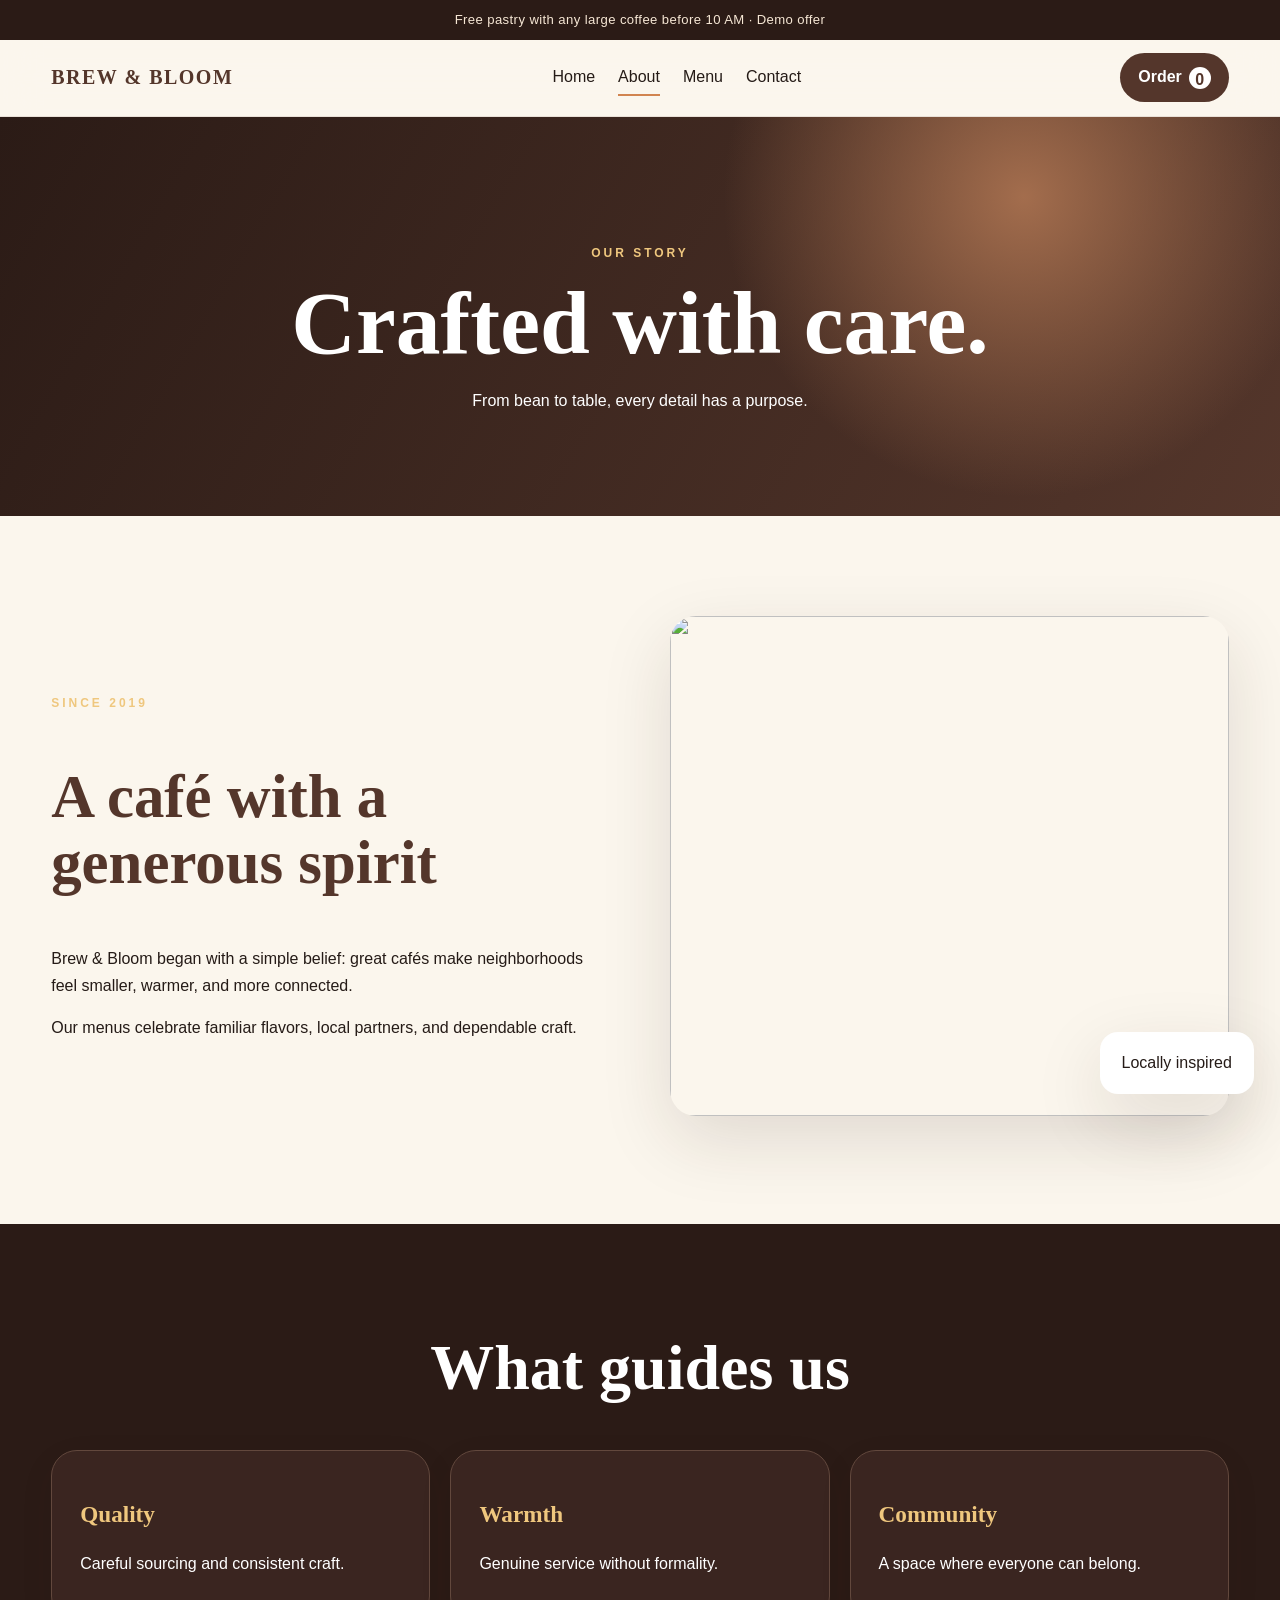
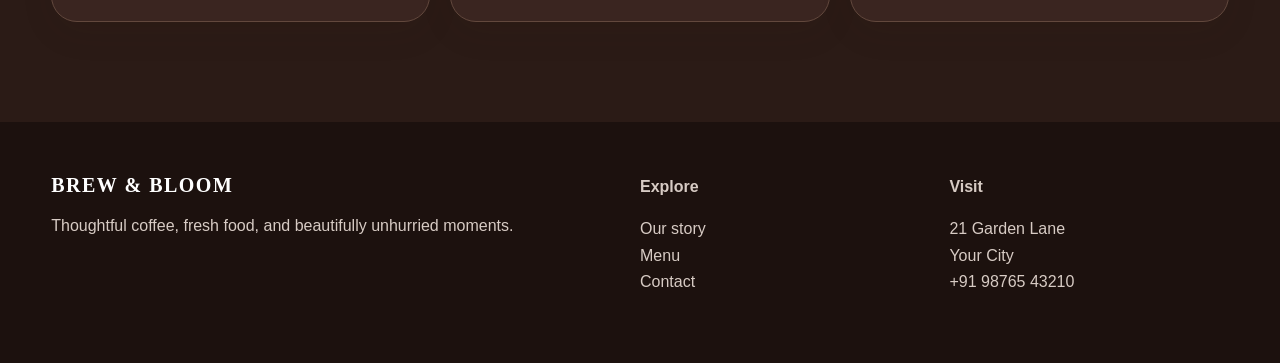
==== about.html @ 877ba2ad "Add files via upload" ====
<!doctype html><html lang="en"><head><meta charset="UTF-8"><meta name="viewport" content="width=device-width,initial-scale=1"><title>Brew & Bloom | About</title><link rel="stylesheet" href="styles.css"></head><body><div class="announcement">Free pastry with any large coffee before 10 AM · Demo offer</div><header class="top"><div class="wrap nav"><a class="logo" href="index.html">BREW & BLOOM</a><nav class="links"><a class="" href="index.html">Home</a><a class="active" href="about.html">About</a><a class="" href="menu.html">Menu</a><a class="" href="contact.html">Contact</a></nav><div class="actions"><a class="btn" href="cart.html">Order <span class="badge cart-count">0</span></a><button class="menu-toggle" aria-label="Menu">☰</button></div></div><nav class="mobile-menu"><a href="index.html">Home</a><a href="about.html">About</a><a href="menu.html">Menu</a><a href="contact.html">Contact</a></nav></header><main><section class="page-hero"><p class="eyebrow">Our story</p><h1>Crafted with care.</h1><p>From bean to table, every detail has a purpose.</p></section><section class="section"><div class="wrap split reveal"><div><p class="eyebrow">Since 2019</p><h2>A café with a generous spirit</h2><p>Brew & Bloom began with a simple belief: great cafés make neighborhoods feel smaller, warmer, and more connected.</p><p>Our menus celebrate familiar flavors, local partners, and dependable craft.</p></div><div class="media"><img src="assets/gallery1.svg"><div class="floating">Locally inspired</div></div></div></section><section class="section dark"><div class="wrap reveal"><div class="heading"><h2>What guides us</h2></div><div class="cards"><div class="card"><h3>Quality</h3><p>Careful sourcing and consistent craft.</p></div><div class="card"><h3>Warmth</h3><p>Genuine service without formality.</p></div><div class="card"><h3>Community</h3><p>A space where everyone can belong.</p></div></div></div></section></main><footer class="footer"><div class="wrap foot-grid"><div><div class="logo" style="color:white">BREW & BLOOM</div><p>Thoughtful coffee, fresh food, and beautifully unhurried moments.</p></div><div><b>Explore</b><p><a href="about.html">Our story</a><br><a href="menu.html">Menu</a><br><a href="contact.html">Contact</a></p></div><div><b>Visit</b><p>21 Garden Lane<br>Your City<br>+91 98765 43210</p></div></div></footer><script src="app.js"></script></body></html>
---- styles.css ----
:root{--espresso:#2b1b16;--coffee:#54362b;--cream:#fbf6ed;--paper:#fffdf9;--caramel:#d18450;--gold:#efc77e;--sage:#567067;--ink:#251b17;--muted:#746861;--line:#e7dbcf;--shadow:0 24px 70px rgba(50,30,21,.13);--radius:26px}*{box-sizing:border-box}html{scroll-behavior:smooth}body{margin:0;font-family:Inter,ui-sans-serif,Arial,sans-serif;background:var(--cream);color:var(--ink);line-height:1.65;overflow-x:hidden}body.loaded .reveal{opacity:1;transform:none}h1,h2,h3{font-family:Georgia,serif;line-height:1.08}a{color:inherit;text-decoration:none}button,input,select,textarea{font:inherit}button{cursor:pointer}.wrap{width:min(1180px,92%);margin:auto}.announcement{background:var(--espresso);color:#f6e7d5;text-align:center;padding:9px;font-size:.82rem;letter-spacing:.4px}.top{position:sticky;top:0;z-index:40;background:rgba(251,246,237,.84);backdrop-filter:blur(18px);border-bottom:1px solid rgba(95,60,43,.11)}.nav{min-height:76px;display:flex;align-items:center;justify-content:space-between;gap:16px}.logo{font:700 1.25rem Georgia;color:var(--coffee);letter-spacing:1.5px}.links{display:flex;gap:23px;align-items:center}.links a{position:relative}.links a:after{content:"";position:absolute;left:0;right:100%;bottom:-5px;height:2px;background:var(--caramel);transition:.25s}.links a:hover:after,.links a.active:after{right:0}.actions{display:flex;gap:9px}.btn{border:0;border-radius:999px;padding:11px 18px;background:var(--coffee);color:white;font-weight:850;display:inline-flex;align-items:center;justify-content:center;gap:7px;transition:transform .25s,box-shadow .25s,background .25s}.btn:hover{transform:translateY(-3px);box-shadow:0 12px 25px #3a211d2e}.btn.gold{background:var(--caramel)}.btn.light{background:#fff;color:var(--coffee)}.badge{display:inline-grid;place-items:center;min-width:22px;height:22px;border-radius:99px;background:white;color:var(--coffee);padding:0 5px}.menu-toggle{display:none;border:0;background:none;font-size:1.5rem}.mobile-menu{display:none;padding:0 4% 18px}.mobile-menu.open{display:grid;gap:11px}.hero{min-height:720px;display:grid;align-items:center;color:white;position:relative;background:linear-gradient(90deg,rgba(28,16,12,.86),rgba(28,16,12,.22)),url('assets/hero.svg') center/cover}.hero:after{content:"";position:absolute;inset:auto 0 0;height:110px;background:linear-gradient(transparent,var(--cream))}.hero-copy{position:relative;z-index:2;max-width:830px}.hero h1{font-size:clamp(3.8rem,8vw,7.5rem);margin:12px 0;letter-spacing:-4px}.hero p{max-width:610px;font-size:1.17rem}.eyebrow{text-transform:uppercase;letter-spacing:3px;font-size:.75rem;font-weight:900;color:var(--gold)}.hero-actions{display:flex;gap:11px;flex-wrap:wrap;margin-top:27px}.scroll-hint{margin-top:70px;font-size:.82rem;opacity:.8;animation:bob 1.8s infinite}.section{padding:100px 0}.heading{text-align:center;max-width:740px;margin:0 auto 48px}.heading h2{font-size:clamp(2.4rem,5vw,4rem);color:var(--coffee);margin:9px 0}.heading p{color:var(--muted)}.split{display:grid;grid-template-columns:1fr 1fr;gap:60px;align-items:center}.media{position:relative}.media img{width:100%;height:500px;object-fit:cover;border-radius:var(--radius);box-shadow:var(--shadow);transition:transform .5s}.media:hover img{transform:scale(1.02) rotate(-.4deg)}.floating{position:absolute;right:-25px;bottom:30px;background:white;padding:18px 22px;border-radius:18px;box-shadow:var(--shadow);animation:float 3s ease-in-out infinite}.split h2{font-size:clamp(2.5rem,5vw,3.8rem);color:var(--coffee)}.stats{display:flex;gap:24px;flex-wrap:wrap;margin-top:24px}.stat strong{display:block;font:700 1.8rem Georgia;color:var(--caramel)}.cards{display:grid;grid-template-columns:repeat(3,1fr);gap:20px}.card{background:var(--paper);border:1px solid var(--line);border-radius:var(--radius);padding:28px;box-shadow:0 12px 35px rgba(50,30,21,.07);transition:transform .3s,box-shadow .3s}.card:hover{transform:translateY(-10px);box-shadow:var(--shadow)}.card .icon{font-size:2rem}.card h3{color:var(--coffee);font-size:1.45rem}.dark{background:var(--espresso);color:white}.dark .heading h2{color:white}.dark .card{background:#3a2520;border-color:#62483d}.dark .card h3{color:var(--gold)}.gallery{display:grid;grid-template-columns:2fr 1fr 1fr;grid-auto-rows:230px;gap:14px}.gallery figure{margin:0;overflow:hidden;border-radius:20px;position:relative}.gallery figure:first-child{grid-row:span 2}.gallery img{width:100%;height:100%;object-fit:cover;transition:transform .55s}.gallery figure:hover img{transform:scale(1.08)}.gallery figcaption{position:absolute;inset:auto 0 0;padding:45px 18px 15px;color:white;background:linear-gradient(transparent,#000b);transform:translateY(100%);transition:.35s}.gallery figure:hover figcaption{transform:none}.quote{background:linear-gradient(120deg,var(--coffee),#76503d);color:white;text-align:center}.quote blockquote{font:italic clamp(1.4rem,3vw,2rem)/1.5 Georgia;max-width:850px;margin:auto}.page-hero{padding:115px 0 85px;text-align:center;color:white;background:radial-gradient(circle at 80% 20%,#a36d4d 0,transparent 28%),linear-gradient(120deg,var(--espresso),var(--coffee))}.page-hero h1{font-size:clamp(3rem,7vw,5.8rem);margin:12px}.filters{display:flex;justify-content:center;gap:9px;flex-wrap:wrap;margin-bottom:34px}.filter{border:1px solid var(--line);background:white;border-radius:999px;padding:10px 17px;transition:.25s}.filter:hover,.filter.active{background:var(--coffee);color:white;transform:translateY(-2px)}.menu-grid{display:grid;grid-template-columns:repeat(3,1fr);gap:22px}.menu-card{background:white;border-radius:22px;overflow:hidden;box-shadow:0 14px 40px #39251b16;transition:transform .3s}.menu-card:hover{transform:translateY(-8px)}.menu-card img{width:100%;height:220px;object-fit:cover;transition:transform .5s}.menu-card:hover img{transform:scale(1.06)}.menu-body{padding:21px}.row{display:flex;justify-content:space-between;gap:12px}.price{color:var(--caramel);font-weight:900}.menu-card p{color:var(--muted);font-size:.92rem}.add{width:100%;border:0;border-radius:11px;padding:11px;background:var(--coffee);color:white;font-weight:850;transition:.25s}.add:hover{background:var(--caramel)}.form-card,.info,.summary{background:white;border:1px solid var(--line);border-radius:var(--radius);padding:32px;box-shadow:var(--shadow)}.form-grid{display:grid;grid-template-columns:1fr 1fr;gap:16px}.field{display:flex;flex-direction:column;gap:6px}.full{grid-column:1/-1}label{font-size:.84rem;font-weight:850}input,select,textarea{border:1px solid #d2c7bd;border-radius:10px;padding:12px;background:#fff}input:focus,select:focus,textarea:focus{outline:3px solid #d1845030;border-color:var(--caramel)}.notice{display:none;background:#def1e4;color:#214a32;padding:17px;border-radius:12px;margin-top:18px;animation:pop .35s}.notice.show{display:block}.contact-grid,.cart-layout{display:grid;grid-template-columns:.8fr 1.2fr;gap:25px}.cart-layout{grid-template-columns:1.4fr .6fr}.cart-item{display:grid;grid-template-columns:92px 1fr auto;gap:17px;align-items:center;background:white;padding:15px;border-radius:18px;margin-bottom:12px;animation:pop .3s}.cart-item img{width:92px;height:78px;object-fit:cover;border-radius:12px}.qty{display:flex;gap:8px;align-items:center}.qty button{border:0;border-radius:7px;width:28px;height:28px}.remove{border:0;background:none;color:#b42318}.summary{height:max-content;position:sticky;top:100px}.summary-line{display:flex;justify-content:space-between;margin:10px 0}.total{font-size:1.25rem;font-weight:900;border-top:1px solid var(--line);padding-top:12px}.empty{text-align:center;padding:70px;background:white;border-radius:22px}.booking-row{background:white;border-left:5px solid var(--caramel);padding:18px;border-radius:13px;display:flex;justify-content:space-between;margin-bottom:12px;animation:pop .3s}.footer{background:#1c110e;color:#d7cbc4;padding:52px 0}.foot-grid{display:grid;grid-template-columns:2fr 1fr 1fr;gap:30px}.reveal{opacity:0;transform:translateY(28px);transition:opacity .7s,transform .7s}.reveal.seen{opacity:1;transform:none}.toast{position:fixed;z-index:80;left:50%;bottom:25px;transform:translate(-50%,110px);background:var(--espresso);color:white;padding:12px 20px;border-radius:999px;transition:.3s}.toast.show{transform:translate(-50%,0)}@keyframes bob{50%{transform:translateY(8px)}}@keyframes float{50%{transform:translateY(-10px)}}@keyframes pop{from{opacity:0;transform:scale(.96)}to{opacity:1;transform:none}}@media(max-width:850px){.links{display:none}.menu-toggle{display:block}.split,.contact-grid,.cart-layout{grid-template-columns:1fr}.cards,.menu-grid{grid-template-columns:1fr 1fr}.gallery{grid-template-columns:1fr 1fr}.gallery figure:first-child{grid-row:auto}.floating{right:10px}.summary{position:static}}@media(max-width:560px){.cards,.menu-grid,.gallery,.form-grid,.foot-grid{grid-template-columns:1fr}.full{grid-column:auto}.actions .optional{display:none}.hero{min-height:670px}.hero h1{font-size:3.8rem;letter-spacing:-2px}.section{padding:75px 0}.cart-item{grid-template-columns:70px 1fr}.cart-item>div:last-child{grid-column:2}.booking-row{display:block}}
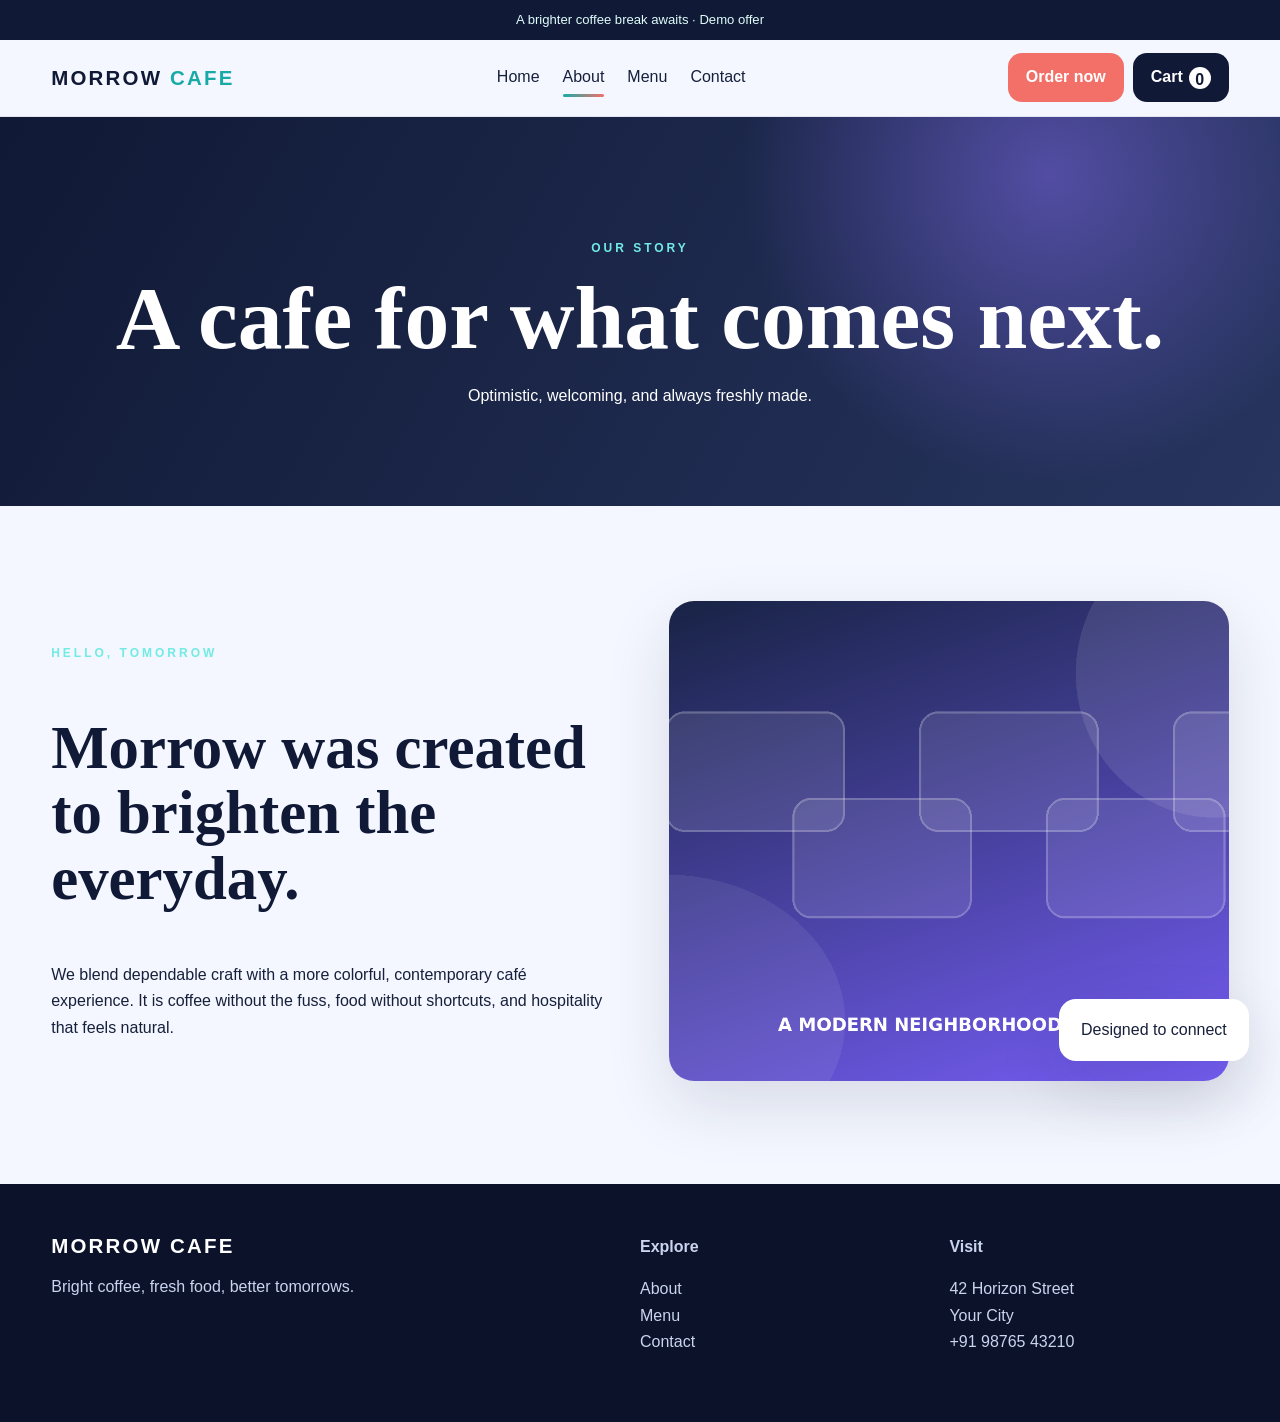
==== commit 762ce020: "Add files via upload" ====
--- a/about.html
+++ b/about.html
@@ -1 +1 @@
-<!doctype html><html lang="en"><head><meta charset="UTF-8"><meta name="viewport" content="width=device-width,initial-scale=1"><title>Brew & Bloom | About</title><link rel="stylesheet" href="styles.css"></head><body><div class="announcement">Free pastry with any large coffee before 10 AM · Demo offer</div><header class="top"><div class="wrap nav"><a class="logo" href="index.html">BREW & BLOOM</a><nav class="links"><a class="" href="index.html">Home</a><a class="active" href="about.html">About</a><a class="" href="menu.html">Menu</a><a class="" href="contact.html">Contact</a></nav><div class="actions"><a class="btn" href="cart.html">Order <span class="badge cart-count">0</span></a><button class="menu-toggle" aria-label="Menu">☰</button></div></div><nav class="mobile-menu"><a href="index.html">Home</a><a href="about.html">About</a><a href="menu.html">Menu</a><a href="contact.html">Contact</a></nav></header><main><section class="page-hero"><p class="eyebrow">Our story</p><h1>Crafted with care.</h1><p>From bean to table, every detail has a purpose.</p></section><section class="section"><div class="wrap split reveal"><div><p class="eyebrow">Since 2019</p><h2>A café with a generous spirit</h2><p>Brew & Bloom began with a simple belief: great cafés make neighborhoods feel smaller, warmer, and more connected.</p><p>Our menus celebrate familiar flavors, local partners, and dependable craft.</p></div><div class="media"><img src="assets/gallery1.svg"><div class="floating">Locally inspired</div></div></div></section><section class="section dark"><div class="wrap reveal"><div class="heading"><h2>What guides us</h2></div><div class="cards"><div class="card"><h3>Quality</h3><p>Careful sourcing and consistent craft.</p></div><div class="card"><h3>Warmth</h3><p>Genuine service without formality.</p></div><div class="card"><h3>Community</h3><p>A space where everyone can belong.</p></div></div></div></section></main><footer class="footer"><div class="wrap foot-grid"><div><div class="logo" style="color:white">BREW & BLOOM</div><p>Thoughtful coffee, fresh food, and beautifully unhurried moments.</p></div><div><b>Explore</b><p><a href="about.html">Our story</a><br><a href="menu.html">Menu</a><br><a href="contact.html">Contact</a></p></div><div><b>Visit</b><p>21 Garden Lane<br>Your City<br>+91 98765 43210</p></div></div></footer><script src="app.js"></script></body></html>+<!doctype html><html lang="en"><head><meta charset="UTF-8"><meta name="viewport" content="width=device-width,initial-scale=1"><meta name="description" content="Morrow Cafe website demo"><title>Morrow Cafe | About</title><link rel="stylesheet" href="./styles.css"></head><body><div class="announcement">A brighter coffee break awaits · Demo offer</div><header class="top"><div class="wrap nav"><a class="logo" href="./index.html">MORROW <span>CAFE</span></a><nav class="links"><a class="" href="./index.html">Home</a><a class="active" href="./about.html">About</a><a class="" href="./menu.html">Menu</a><a class="" href="./contact.html">Contact</a></nav><div class="actions"><a class="btn coral optional" href="./menu.html">Order now</a><a class="btn" href="./cart.html">Cart <span class="badge cart-count">0</span></a><button class="menu-toggle" aria-label="Open menu" aria-expanded="false">☰</button></div></div><nav class="mobile-menu"><a href="./index.html">Home</a><a href="./about.html">About</a><a href="./menu.html">Menu</a><a href="./contact.html">Contact</a><a href="./cart.html">Cart</a></nav></header><main><section class="page-hero"><p class="eyebrow">Our story</p><h1>A cafe for what comes next.</h1><p>Optimistic, welcoming, and always freshly made.</p></section><section class="section"><div class="wrap split reveal"><div><p class="eyebrow">Hello, tomorrow</p><h2>Morrow was created to brighten the everyday.</h2><p>We blend dependable craft with a more colorful, contemporary café experience. It is coffee without the fuss, food without shortcuts, and hospitality that feels natural.</p></div><div class="media"><img src="./assets/space.png" alt="Modern café placeholder artwork"><div class="floating">Designed to connect</div></div></div></section></main><footer class="footer"><div class="wrap foot-grid"><div><div class="logo white">MORROW CAFE</div><p>Bright coffee, fresh food, better tomorrows.</p></div><div><b>Explore</b><p><a href="./about.html">About</a><br><a href="./menu.html">Menu</a><br><a href="./contact.html">Contact</a></p></div><div><b>Visit</b><p>42 Horizon Street<br>Your City<br>+91 98765 43210</p></div></div></footer><script src="./app.js"></script></body></html>
--- a/styles.css
+++ b/styles.css
@@ -1,2 +1,2 @@
 
-:root{--espresso:#2b1b16;--coffee:#54362b;--cream:#fbf6ed;--paper:#fffdf9;--caramel:#d18450;--gold:#efc77e;--sage:#567067;--ink:#251b17;--muted:#746861;--line:#e7dbcf;--shadow:0 24px 70px rgba(50,30,21,.13);--radius:26px}*{box-sizing:border-box}html{scroll-behavior:smooth}body{margin:0;font-family:Inter,ui-sans-serif,Arial,sans-serif;background:var(--cream);color:var(--ink);line-height:1.65;overflow-x:hidden}body.loaded .reveal{opacity:1;transform:none}h1,h2,h3{font-family:Georgia,serif;line-height:1.08}a{color:inherit;text-decoration:none}button,input,select,textarea{font:inherit}button{cursor:pointer}.wrap{width:min(1180px,92%);margin:auto}.announcement{background:var(--espresso);color:#f6e7d5;text-align:center;padding:9px;font-size:.82rem;letter-spacing:.4px}.top{position:sticky;top:0;z-index:40;background:rgba(251,246,237,.84);backdrop-filter:blur(18px);border-bottom:1px solid rgba(95,60,43,.11)}.nav{min-height:76px;display:flex;align-items:center;justify-content:space-between;gap:16px}.logo{font:700 1.25rem Georgia;color:var(--coffee);letter-spacing:1.5px}.links{display:flex;gap:23px;align-items:center}.links a{position:relative}.links a:after{content:"";position:absolute;left:0;right:100%;bottom:-5px;height:2px;background:var(--caramel);transition:.25s}.links a:hover:after,.links a.active:after{right:0}.actions{display:flex;gap:9px}.btn{border:0;border-radius:999px;padding:11px 18px;background:var(--coffee);color:white;font-weight:850;display:inline-flex;align-items:center;justify-content:center;gap:7px;transition:transform .25s,box-shadow .25s,background .25s}.btn:hover{transform:translateY(-3px);box-shadow:0 12px 25px #3a211d2e}.btn.gold{background:var(--caramel)}.btn.light{background:#fff;color:var(--coffee)}.badge{display:inline-grid;place-items:center;min-width:22px;height:22px;border-radius:99px;background:white;color:var(--coffee);padding:0 5px}.menu-toggle{display:none;border:0;background:none;font-size:1.5rem}.mobile-menu{display:none;padding:0 4% 18px}.mobile-menu.open{display:grid;gap:11px}.hero{min-height:720px;display:grid;align-items:center;color:white;position:relative;background:linear-gradient(90deg,rgba(28,16,12,.86),rgba(28,16,12,.22)),url('assets/hero.svg') center/cover}.hero:after{content:"";position:absolute;inset:auto 0 0;height:110px;background:linear-gradient(transparent,var(--cream))}.hero-copy{position:relative;z-index:2;max-width:830px}.hero h1{font-size:clamp(3.8rem,8vw,7.5rem);margin:12px 0;letter-spacing:-4px}.hero p{max-width:610px;font-size:1.17rem}.eyebrow{text-transform:uppercase;letter-spacing:3px;font-size:.75rem;font-weight:900;color:var(--gold)}.hero-actions{display:flex;gap:11px;flex-wrap:wrap;margin-top:27px}.scroll-hint{margin-top:70px;font-size:.82rem;opacity:.8;animation:bob 1.8s infinite}.section{padding:100px 0}.heading{text-align:center;max-width:740px;margin:0 auto 48px}.heading h2{font-size:clamp(2.4rem,5vw,4rem);color:var(--coffee);margin:9px 0}.heading p{color:var(--muted)}.split{display:grid;grid-template-columns:1fr 1fr;gap:60px;align-items:center}.media{position:relative}.media img{width:100%;height:500px;object-fit:cover;border-radius:var(--radius);box-shadow:var(--shadow);transition:transform .5s}.media:hover img{transform:scale(1.02) rotate(-.4deg)}.floating{position:absolute;right:-25px;bottom:30px;background:white;padding:18px 22px;border-radius:18px;box-shadow:var(--shadow);animation:float 3s ease-in-out infinite}.split h2{font-size:clamp(2.5rem,5vw,3.8rem);color:var(--coffee)}.stats{display:flex;gap:24px;flex-wrap:wrap;margin-top:24px}.stat strong{display:block;font:700 1.8rem Georgia;color:var(--caramel)}.cards{display:grid;grid-template-columns:repeat(3,1fr);gap:20px}.card{background:var(--paper);border:1px solid var(--line);border-radius:var(--radius);padding:28px;box-shadow:0 12px 35px rgba(50,30,21,.07);transition:transform .3s,box-shadow .3s}.card:hover{transform:translateY(-10px);box-shadow:var(--shadow)}.card .icon{font-size:2rem}.card h3{color:var(--coffee);font-size:1.45rem}.dark{background:var(--espresso);color:white}.dark .heading h2{color:white}.dark .card{background:#3a2520;border-color:#62483d}.dark .card h3{color:var(--gold)}.gallery{display:grid;grid-template-columns:2fr 1fr 1fr;grid-auto-rows:230px;gap:14px}.gallery figure{margin:0;overflow:hidden;border-radius:20px;position:relative}.gallery figure:first-child{grid-row:span 2}.gallery img{width:100%;height:100%;object-fit:cover;transition:transform .55s}.gallery figure:hover img{transform:scale(1.08)}.gallery figcaption{position:absolute;inset:auto 0 0;padding:45px 18px 15px;color:white;background:linear-gradient(transparent,#000b);transform:translateY(100%);transition:.35s}.gallery figure:hover figcaption{transform:none}.quote{background:linear-gradient(120deg,var(--coffee),#76503d);color:white;text-align:center}.quote blockquote{font:italic clamp(1.4rem,3vw,2rem)/1.5 Georgia;max-width:850px;margin:auto}.page-hero{padding:115px 0 85px;text-align:center;color:white;background:radial-gradient(circle at 80% 20%,#a36d4d 0,transparent 28%),linear-gradient(120deg,var(--espresso),var(--coffee))}.page-hero h1{font-size:clamp(3rem,7vw,5.8rem);margin:12px}.filters{display:flex;justify-content:center;gap:9px;flex-wrap:wrap;margin-bottom:34px}.filter{border:1px solid var(--line);background:white;border-radius:999px;padding:10px 17px;transition:.25s}.filter:hover,.filter.active{background:var(--coffee);color:white;transform:translateY(-2px)}.menu-grid{display:grid;grid-template-columns:repeat(3,1fr);gap:22px}.menu-card{background:white;border-radius:22px;overflow:hidden;box-shadow:0 14px 40px #39251b16;transition:transform .3s}.menu-card:hover{transform:translateY(-8px)}.menu-card img{width:100%;height:220px;object-fit:cover;transition:transform .5s}.menu-card:hover img{transform:scale(1.06)}.menu-body{padding:21px}.row{display:flex;justify-content:space-between;gap:12px}.price{color:var(--caramel);font-weight:900}.menu-card p{color:var(--muted);font-size:.92rem}.add{width:100%;border:0;border-radius:11px;padding:11px;background:var(--coffee);color:white;font-weight:850;transition:.25s}.add:hover{background:var(--caramel)}.form-card,.info,.summary{background:white;border:1px solid var(--line);border-radius:var(--radius);padding:32px;box-shadow:var(--shadow)}.form-grid{display:grid;grid-template-columns:1fr 1fr;gap:16px}.field{display:flex;flex-direction:column;gap:6px}.full{grid-column:1/-1}label{font-size:.84rem;font-weight:850}input,select,textarea{border:1px solid #d2c7bd;border-radius:10px;padding:12px;background:#fff}input:focus,select:focus,textarea:focus{outline:3px solid #d1845030;border-color:var(--caramel)}.notice{display:none;background:#def1e4;color:#214a32;padding:17px;border-radius:12px;margin-top:18px;animation:pop .35s}.notice.show{display:block}.contact-grid,.cart-layout{display:grid;grid-template-columns:.8fr 1.2fr;gap:25px}.cart-layout{grid-template-columns:1.4fr .6fr}.cart-item{display:grid;grid-template-columns:92px 1fr auto;gap:17px;align-items:center;background:white;padding:15px;border-radius:18px;margin-bottom:12px;animation:pop .3s}.cart-item img{width:92px;height:78px;object-fit:cover;border-radius:12px}.qty{display:flex;gap:8px;align-items:center}.qty button{border:0;border-radius:7px;width:28px;height:28px}.remove{border:0;background:none;color:#b42318}.summary{height:max-content;position:sticky;top:100px}.summary-line{display:flex;justify-content:space-between;margin:10px 0}.total{font-size:1.25rem;font-weight:900;border-top:1px solid var(--line);padding-top:12px}.empty{text-align:center;padding:70px;background:white;border-radius:22px}.booking-row{background:white;border-left:5px solid var(--caramel);padding:18px;border-radius:13px;display:flex;justify-content:space-between;margin-bottom:12px;animation:pop .3s}.footer{background:#1c110e;color:#d7cbc4;padding:52px 0}.foot-grid{display:grid;grid-template-columns:2fr 1fr 1fr;gap:30px}.reveal{opacity:0;transform:translateY(28px);transition:opacity .7s,transform .7s}.reveal.seen{opacity:1;transform:none}.toast{position:fixed;z-index:80;left:50%;bottom:25px;transform:translate(-50%,110px);background:var(--espresso);color:white;padding:12px 20px;border-radius:999px;transition:.3s}.toast.show{transform:translate(-50%,0)}@keyframes bob{50%{transform:translateY(8px)}}@keyframes float{50%{transform:translateY(-10px)}}@keyframes pop{from{opacity:0;transform:scale(.96)}to{opacity:1;transform:none}}@media(max-width:850px){.links{display:none}.menu-toggle{display:block}.split,.contact-grid,.cart-layout{grid-template-columns:1fr}.cards,.menu-grid{grid-template-columns:1fr 1fr}.gallery{grid-template-columns:1fr 1fr}.gallery figure:first-child{grid-row:auto}.floating{right:10px}.summary{position:static}}@media(max-width:560px){.cards,.menu-grid,.gallery,.form-grid,.foot-grid{grid-template-columns:1fr}.full{grid-column:auto}.actions .optional{display:none}.hero{min-height:670px}.hero h1{font-size:3.8rem;letter-spacing:-2px}.section{padding:75px 0}.cart-item{grid-template-columns:70px 1fr}.cart-item>div:last-child{grid-column:2}.booking-row{display:block}}
+:root{--navy:#101935;--blue:#27355f;--aqua:#18aaa7;--coral:#f27068;--lilac:#8b72ff;--mist:#f4f7ff;--paper:#fff;--ink:#17203a;--muted:#67708a;--line:#dfe5f2;--shadow:0 24px 65px #17203a20;--radius:25px}*{box-sizing:border-box}html{scroll-behavior:smooth}body{margin:0;background:var(--mist);color:var(--ink);font-family:Inter,Arial,sans-serif;line-height:1.65;overflow-x:hidden}h1,h2,h3{font-family:Georgia,serif;line-height:1.08}a{text-decoration:none;color:inherit}button,input,textarea{font:inherit}.wrap{width:min(1180px,92%);margin:auto}.announcement{background:var(--navy);color:#dffdfb;text-align:center;padding:9px;font-size:.82rem}.top{position:sticky;top:0;z-index:30;background:#f4f7ffdf;backdrop-filter:blur(18px);border-bottom:1px solid #27355f18}.nav{min-height:76px;display:flex;align-items:center;justify-content:space-between;gap:15px}.logo{font:800 1.28rem Arial;letter-spacing:2.2px;color:var(--navy)}.logo span{color:var(--aqua)}.links{display:flex;gap:23px}.links a{position:relative}.links a:after{content:"";position:absolute;left:0;right:100%;bottom:-6px;height:3px;border-radius:3px;background:linear-gradient(90deg,var(--aqua),var(--coral));transition:.25s}.links a:hover:after,.links a.active:after{right:0}.actions{display:flex;gap:9px}.btn{display:inline-flex;align-items:center;justify-content:center;border:0;border-radius:14px;padding:11px 18px;background:var(--navy);color:white;font-weight:850;cursor:pointer;transition:.25s}.btn:hover{transform:translateY(-3px);box-shadow:0 13px 28px #10193535}.btn.coral{background:var(--coral)}.btn.aqua{background:var(--aqua)}.btn.light{background:white;color:var(--navy)}.badge{display:inline-grid;place-items:center;min-width:22px;height:22px;margin-left:6px;border-radius:99px;background:white;color:var(--navy)}.menu-toggle{display:none;border:0;background:none;font-size:1.5rem}.mobile-menu{display:none;padding:0 4% 18px}.mobile-menu.open{display:grid;gap:11px}.hero{min-height:700px;display:grid;align-items:center;color:white;background:linear-gradient(90deg,#0a1129e8,#0a112935),url('./assets/hero.png') center/cover;position:relative}.hero:after{content:"";position:absolute;inset:auto 0 0;height:105px;background:linear-gradient(transparent,var(--mist))}.hero-copy{position:relative;z-index:2;max-width:850px}.hero h1{font-size:clamp(3.8rem,8vw,7.5rem);letter-spacing:-4px;margin:12px 0}.hero p{font-size:1.18rem;max-width:640px}.eyebrow{font-size:.75rem;text-transform:uppercase;letter-spacing:3px;font-weight:900;color:#71ebe3}.hero-actions{display:flex;gap:11px;flex-wrap:wrap;margin-top:27px}.scroll-hint{margin-top:70px;font-size:.8rem;animation:bob 1.8s infinite}.section{padding:95px 0}.split{display:grid;grid-template-columns:1fr 1fr;gap:58px;align-items:center}.media{position:relative}.media img{width:100%;height:480px;object-fit:cover;border-radius:var(--radius);box-shadow:var(--shadow);transition:.45s}.media:hover img{transform:scale(1.02) rotate(.4deg)}.floating{position:absolute;right:-20px;bottom:28px;background:white;padding:18px 22px;border-radius:17px;box-shadow:var(--shadow);animation:float 3s infinite}.split h2,.contact-copy h2{font-size:clamp(2.5rem,5vw,3.8rem);color:var(--navy)}.stats{display:flex;gap:25px;flex-wrap:wrap}.stat strong{display:block;font:700 1.8rem Georgia;color:var(--coral)}.heading{text-align:center;max-width:760px;margin:0 auto 45px}.heading h2{font-size:clamp(2.5rem,5vw,4rem);color:var(--navy);margin:9px}.cards{display:grid;grid-template-columns:repeat(3,1fr);gap:20px}.card{background:white;border:1px solid var(--line);padding:27px;border-radius:var(--radius);box-shadow:0 13px 35px #17203a10;transition:.3s}.card:hover{transform:translateY(-9px);box-shadow:var(--shadow)}.card h3{color:var(--navy)}.icon{font-size:2rem}.band{background:linear-gradient(120deg,var(--navy),var(--blue));color:white}.band .heading h2,.band .card h3{color:white}.band .card{background:#ffffff10;border-color:#ffffff25}.page-hero{padding:110px 0 80px;text-align:center;color:white;background:radial-gradient(circle at 82% 15%,#8b72ff77,transparent 28%),linear-gradient(120deg,var(--navy),var(--blue))}.page-hero h1{font-size:clamp(3.2rem,7vw,5.8rem);margin:10px}.filters{display:flex;justify-content:center;gap:9px;flex-wrap:wrap;margin-bottom:34px}.filter{border:1px solid var(--line);background:white;border-radius:12px;padding:10px 17px;cursor:pointer;transition:.25s}.filter:hover,.filter.active{background:var(--aqua);color:white;transform:translateY(-2px)}.menu-grid{display:grid;grid-template-columns:repeat(3,1fr);gap:22px}.menu-card{background:white;border-radius:22px;overflow:hidden;box-shadow:0 14px 40px #17203a15;transition:.3s}.menu-card:hover{transform:translateY(-8px)}.menu-card img{width:100%;height:220px;object-fit:cover;transition:.5s}.menu-card:hover img{transform:scale(1.06)}.menu-body{padding:21px}.row,.summary-line{display:flex;justify-content:space-between;gap:12px}.price{color:var(--coral);font-weight:900}.menu-card p{color:var(--muted);font-size:.92rem}.add{width:100%;border:0;border-radius:11px;padding:11px;background:linear-gradient(90deg,var(--aqua),#198fc0);color:white;font-weight:850;cursor:pointer}.contact-grid,.cart-layout{display:grid;grid-template-columns:.8fr 1.2fr;gap:28px}.cart-layout{grid-template-columns:1.4fr .6fr}.form-card,.info,.summary{background:white;border:1px solid var(--line);padding:31px;border-radius:var(--radius);box-shadow:var(--shadow)}.form-card{display:grid;gap:13px}.form-card label{display:grid;gap:6px;font-size:.85rem;font-weight:800}.form-card input,.form-card textarea{border:1px solid #cfd7e8;border-radius:10px;padding:12px;resize:vertical}.notice{display:none;background:#dff8f5;color:#12615d;padding:15px;border-radius:11px}.notice.show{display:block;animation:pop .3s}.cart-item{display:grid;grid-template-columns:92px 1fr auto;gap:18px;align-items:center;background:white;padding:15px;border-radius:18px;margin-bottom:12px;animation:pop .3s}.cart-item img{width:92px;height:78px;object-fit:cover;border-radius:12px}.qty{display:flex;align-items:center;gap:8px}.qty button{border:0;border-radius:7px;width:28px;height:28px}.remove{border:0;background:none;color:#c73f51;cursor:pointer}.summary{height:max-content;position:sticky;top:100px}.summary-line{margin:10px 0}.total{font-size:1.25rem;font-weight:900;border-top:1px solid var(--line);padding-top:12px}.empty{text-align:center;padding:65px;background:white;border-radius:22px}.footer{background:#0b122a;color:#cbd4ee;padding:50px 0}.foot-grid{display:grid;grid-template-columns:2fr 1fr 1fr;gap:30px}.white{color:white}.reveal{opacity:0;transform:translateY(28px);transition:.7s}.reveal.seen{opacity:1;transform:none}.toast{position:fixed;z-index:70;left:50%;bottom:25px;transform:translate(-50%,110px);background:var(--navy);color:white;padding:12px 20px;border-radius:13px;transition:.3s}.toast.show{transform:translate(-50%,0)}@keyframes bob{50%{transform:translateY(8px)}}@keyframes float{50%{transform:translateY(-10px)}}@keyframes pop{from{opacity:0;transform:scale(.96)}}@media(max-width:840px){.links{display:none}.menu-toggle{display:block}.split,.contact-grid,.cart-layout{grid-template-columns:1fr}.cards,.menu-grid{grid-template-columns:1fr 1fr}.floating{right:10px}.summary{position:static}}@media(max-width:550px){.cards,.menu-grid,.foot-grid{grid-template-columns:1fr}.actions .optional{display:none}.hero{min-height:670px}.hero h1{font-size:3.7rem;letter-spacing:-2px}.section{padding:72px 0}.cart-item{grid-template-columns:70px 1fr}.cart-item>div:last-child{grid-column:2}}
